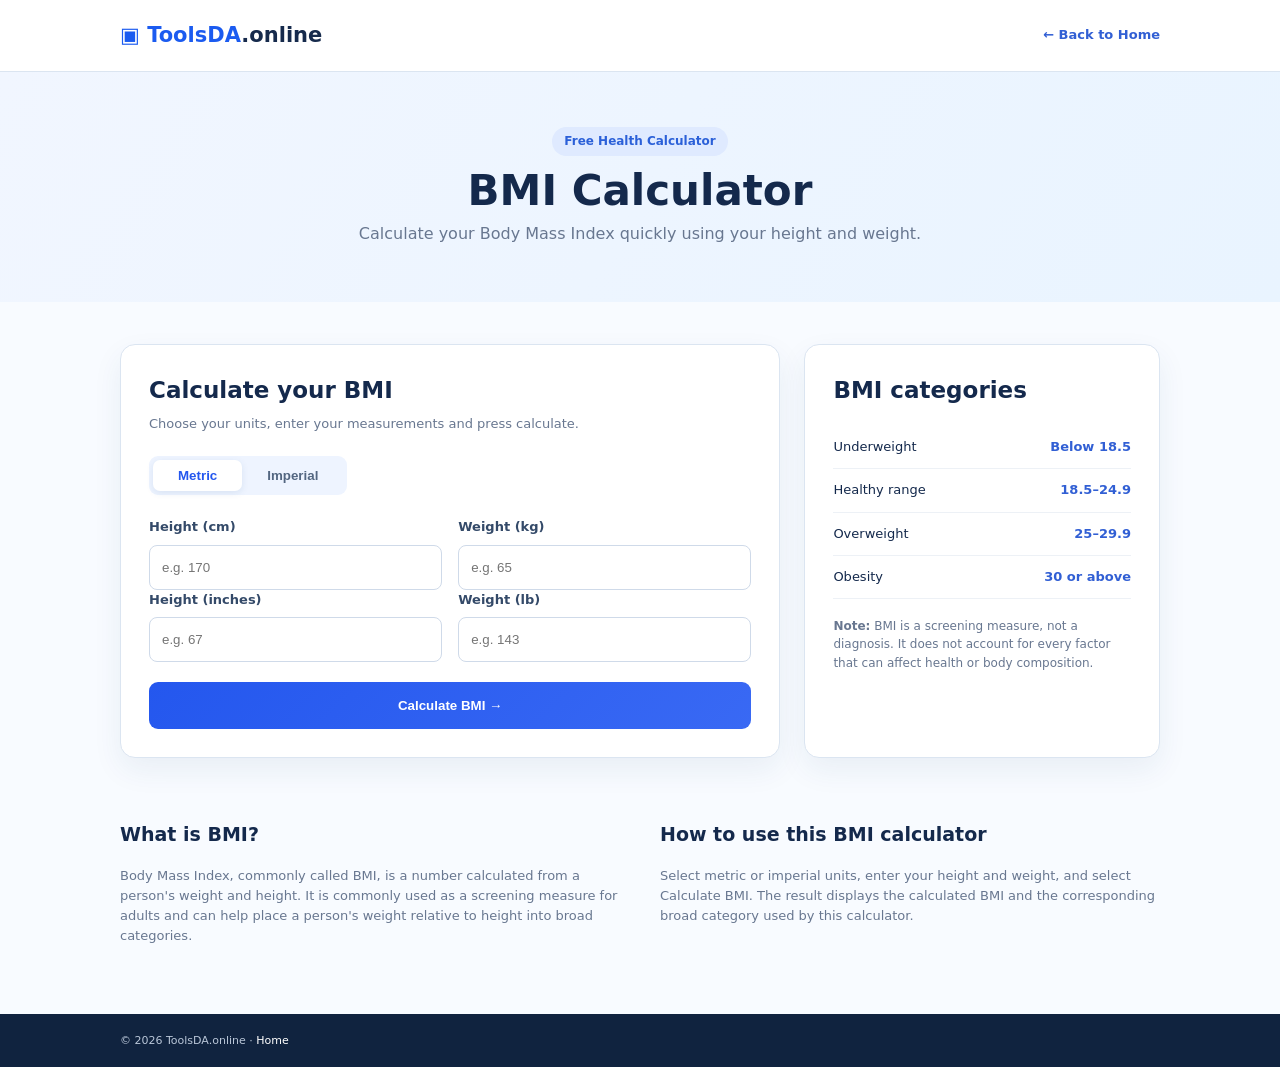
==== bmi-calculator/index.html @ bccbb7d0 "Add files via upload" ====
<!doctype html>
<html lang="en">
<head>
  <meta charset="utf-8">
  <meta name="viewport" content="width=device-width, initial-scale=1">
  <meta name="description" content="Free BMI calculator. Enter height and weight to calculate body mass index with a simple, responsive tool.">
  <meta name="robots" content="index, follow">
  <title>BMI Calculator | ToolsDA.online</title>
  <link rel="stylesheet" href="style.css">
  <script type="application/ld+json">
  {"@context":"https://schema.org","@type":"SoftwareApplication","name":"ToolsDA BMI Calculator","applicationCategory":"HealthApplication","operatingSystem":"Web"}
  </script>
</head>
<body>
  <header class="bmi-header">
    <div class="wrap">
      <a class="bmi-brand" href="../index.html">▣ ToolsDA<span>.online</span></a>
      <a class="back-link" href="../index.html">← Back to Home</a>
    </div>
  </header>

  <main>
    <section class="bmi-hero">
      <div class="wrap">
        <span class="eyebrow">Free Health Calculator</span>
        <h1>BMI Calculator</h1>
        <p>Calculate your Body Mass Index quickly using your height and weight.</p>
      </div>
    </section>

    <section class="wrap bmi-layout" aria-labelledby="calculator-title">
      <div class="bmi-card">
        <h2 id="calculator-title">Calculate your BMI</h2>
        <p class="muted">Choose your units, enter your measurements and press calculate.</p>

        <div class="unit-tabs" role="tablist" aria-label="BMI unit system">
          <button type="button" class="unit-tab active" data-unit="metric" role="tab" aria-selected="true">Metric</button>
          <button type="button" class="unit-tab" data-unit="imperial" role="tab" aria-selected="false">Imperial</button>
        </div>

        <form id="bmiForm">
          <div id="metricFields" class="fields">
            <label>Height (cm)<input id="heightCm" type="number" min="50" max="280" step="0.1" placeholder="e.g. 170" required></label>
            <label>Weight (kg)<input id="weightKg" type="number" min="10" max="500" step="0.1" placeholder="e.g. 65" required></label>
          </div>
          <div id="imperialFields" class="fields" hidden>
            <label>Height (inches)<input id="heightIn" type="number" min="20" max="110" step="0.1" placeholder="e.g. 67"></label>
            <label>Weight (lb)<input id="weightLb" type="number" min="20" max="1100" step="0.1" placeholder="e.g. 143"></label>
          </div>
          <button class="calculate-btn" type="submit">Calculate BMI →</button>
        </form>

        <div id="bmiResult" class="result" aria-live="polite" hidden>
          <span>Your BMI</span>
          <strong id="bmiValue">--</strong>
          <b id="bmiCategory">--</b>
          <p id="bmiAdvice"></p>
        </div>
      </div>

      <aside class="info-card">
        <h2>BMI categories</h2>
        <ul>
          <li><span>Underweight</span><b>Below 18.5</b></li>
          <li><span>Healthy range</span><b>18.5–24.9</b></li>
          <li><span>Overweight</span><b>25–29.9</b></li>
          <li><span>Obesity</span><b>30 or above</b></li>
        </ul>
        <p><strong>Note:</strong> BMI is a screening measure, not a diagnosis. It does not account for every factor that can affect health or body composition.</p>
      </aside>
    </section>

    <section class="wrap seo-article">
      <article>
        <h2>What is BMI?</h2>
        <p>Body Mass Index, commonly called BMI, is a number calculated from a person's weight and height. It is commonly used as a screening measure for adults and can help place a person's weight relative to height into broad categories.</p>
      </article>
      <article>
        <h2>How to use this BMI calculator</h2>
        <p>Select metric or imperial units, enter your height and weight, and select Calculate BMI. The result displays the calculated BMI and the corresponding broad category used by this calculator.</p>
      </article>
    </section>
  </main>

  <footer><div class="wrap">© 2026 ToolsDA.online · <a href="../index.html">Home</a></div></footer>
  <script src="script.js" defer></script>
</body>
</html>
---- bmi-calculator/style.css ----
:root{--blue:#2457ee;--navy:#10264b;--text:#14294c;--muted:#687790;--line:#dbe5f1;--soft:#f3f7ff}
*{box-sizing:border-box}html{scroll-behavior:smooth}body{margin:0;font-family:Inter,system-ui,-apple-system,"Segoe UI",sans-serif;color:var(--text);background:#f8fbff;line-height:1.55}
a{text-decoration:none;color:inherit}.wrap{width:min(1040px,calc(100% - 32px));margin:auto}
.bmi-header{height:72px;background:#fff;border-bottom:1px solid var(--line)}.bmi-header .wrap{height:100%;display:flex;align-items:center;justify-content:space-between}
.bmi-brand{font-size:21px;font-weight:800;color:#1b5bf0}.bmi-brand span{color:#162a4c}.back-link{font-size:13px;font-weight:700;color:#315fd4}.bmi-hero{padding:55px 0;background:linear-gradient(120deg,#f1f6ff,#e9f4ff);text-align:center}.eyebrow{display:inline-block;background:#dfeaff;color:#2b60d8;padding:5px 12px;border-radius:999px;font-size:12px;font-weight:700}.bmi-hero h1{font-size:42px;line-height:1.1;margin:12px 0 8px}.bmi-hero p{color:var(--muted);margin:0}
.bmi-layout{display:grid;grid-template-columns:1.3fr .7fr;gap:24px;padding:42px 0}.bmi-card,.info-card{background:#fff;border:1px solid var(--line);border-radius:15px;padding:28px;box-shadow:0 12px 30px rgba(30,67,120,.07)}.bmi-card h2,.info-card h2{margin:0 0 6px;font-size:23px}.muted{color:var(--muted);font-size:13px;margin-top:0}
.unit-tabs{display:flex;background:#eef4ff;padding:4px;border-radius:9px;margin:22px 0;width:max-content}.unit-tab{border:0;background:transparent;padding:8px 25px;border-radius:7px;color:#536681;font-weight:700;cursor:pointer}.unit-tab.active{background:#fff;color:var(--blue);box-shadow:0 2px 7px rgba(33,75,140,.1)}
.fields{display:grid;grid-template-columns:1fr 1fr;gap:16px}label{display:grid;gap:7px;font-size:13px;font-weight:700;color:#344a69}input{width:100%;height:45px;border:1px solid #cfdae9;border-radius:8px;padding:0 12px;outline:none;color:var(--text);background:#fff}input:focus{border-color:var(--blue);box-shadow:0 0 0 3px rgba(36,87,238,.1)}.calculate-btn{width:100%;height:47px;border:0;border-radius:9px;background:linear-gradient(135deg,#2457ee,#3969f4);color:#fff;font-weight:800;margin-top:20px;cursor:pointer}.calculate-btn:hover{filter:brightness(1.04);transform:translateY(-1px)}
.result{margin-top:20px;padding:20px;border-radius:11px;background:var(--soft);border:1px solid #d9e5fa;text-align:center}.result span{display:block;color:var(--muted);font-size:12px}.result strong{display:block;font-size:42px;line-height:1.1;margin:5px 0;color:var(--blue)}.result b{font-size:16px}.result p{font-size:12px;color:var(--muted);margin-bottom:0}.info-card ul{list-style:none;padding:0;margin:18px 0}.info-card li{display:flex;justify-content:space-between;padding:11px 0;border-bottom:1px solid #edf1f6;font-size:13px}.info-card li b{color:#315fd4}.info-card>p{font-size:12px;color:var(--muted)}
.seo-article{display:grid;grid-template-columns:1fr 1fr;gap:40px;padding:5px 0 55px}.seo-article h2{font-size:19px}.seo-article p{font-size:13px;color:var(--muted)}
footer{background:#10233f;color:#b9c6d8;padding:18px 0;font-size:11px}footer a{color:#fff}
@media(max-width:700px){.bmi-hero{padding:42px 0}.bmi-hero h1{font-size:34px}.bmi-layout,.seo-article{grid-template-columns:1fr}.fields{grid-template-columns:1fr}.bmi-card,.info-card{padding:21px}.back-link{font-size:12px}.unit-tab{padding:8px 17px}}
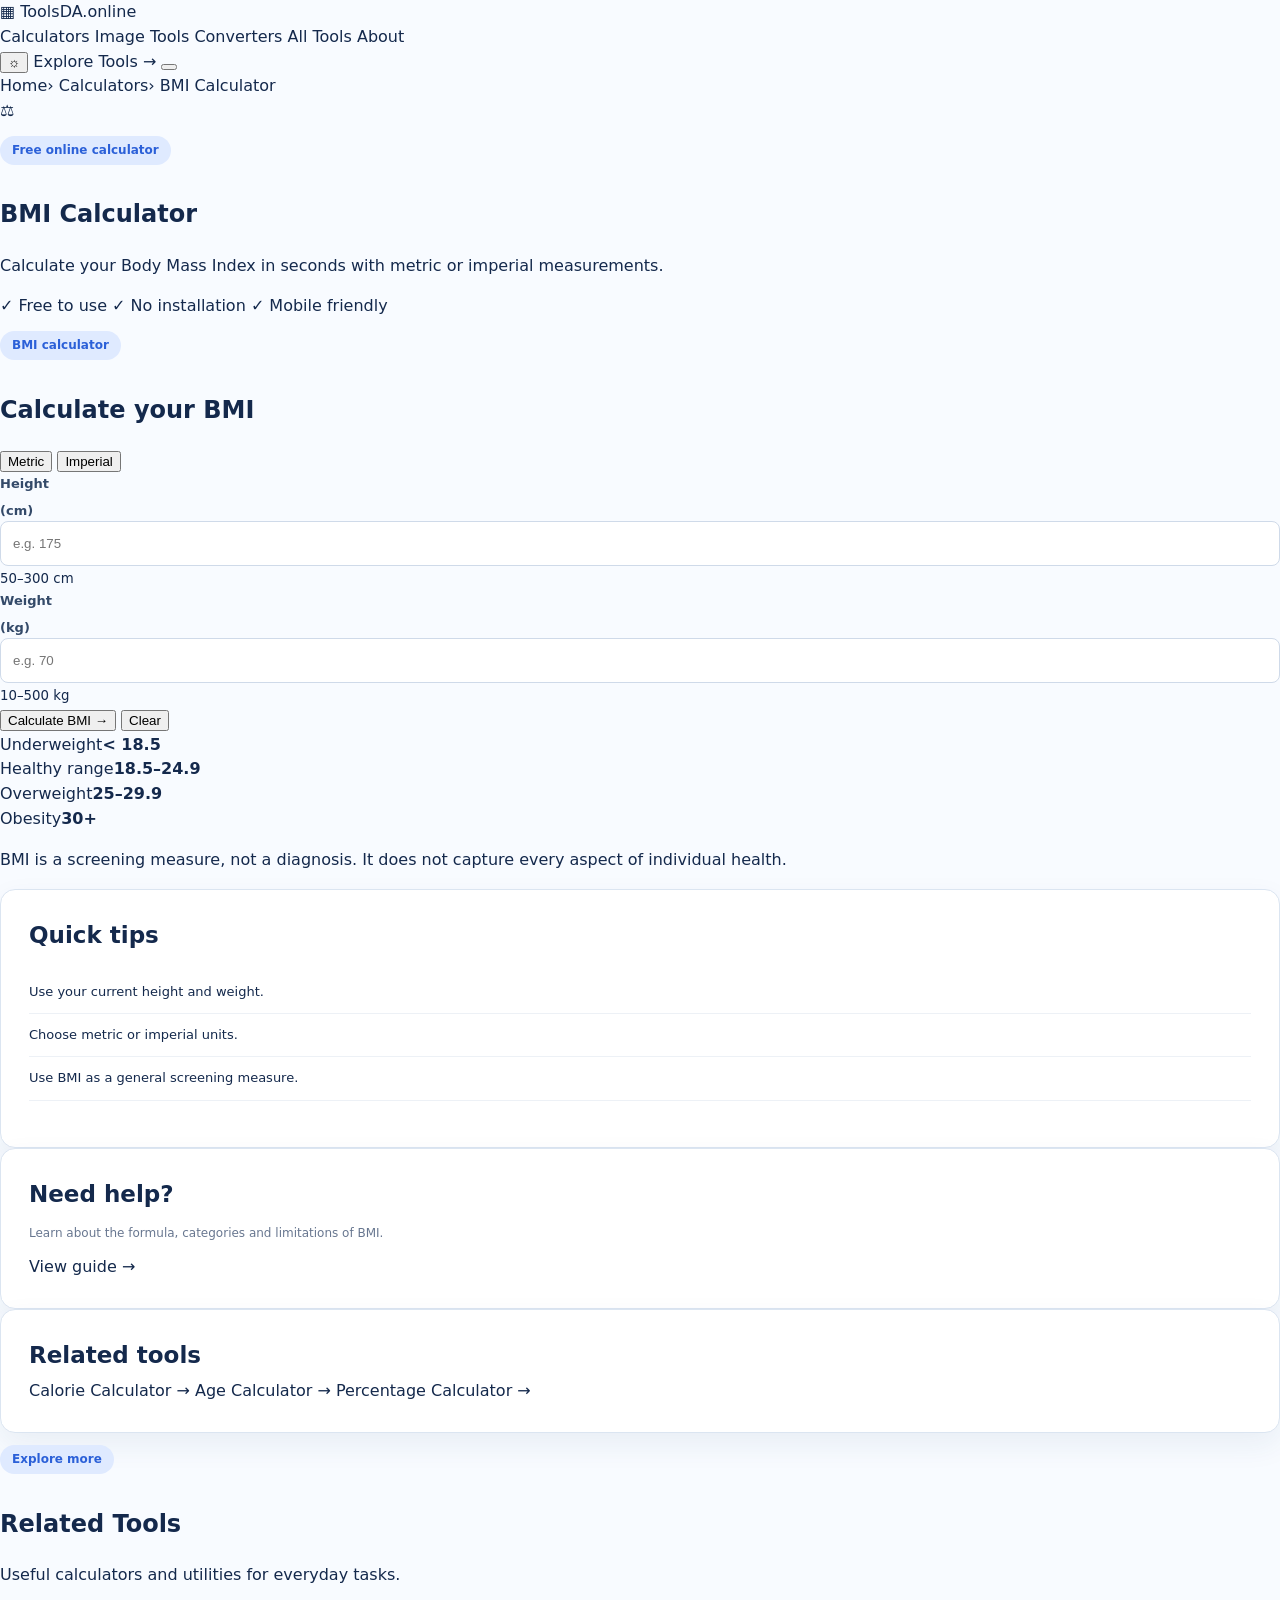
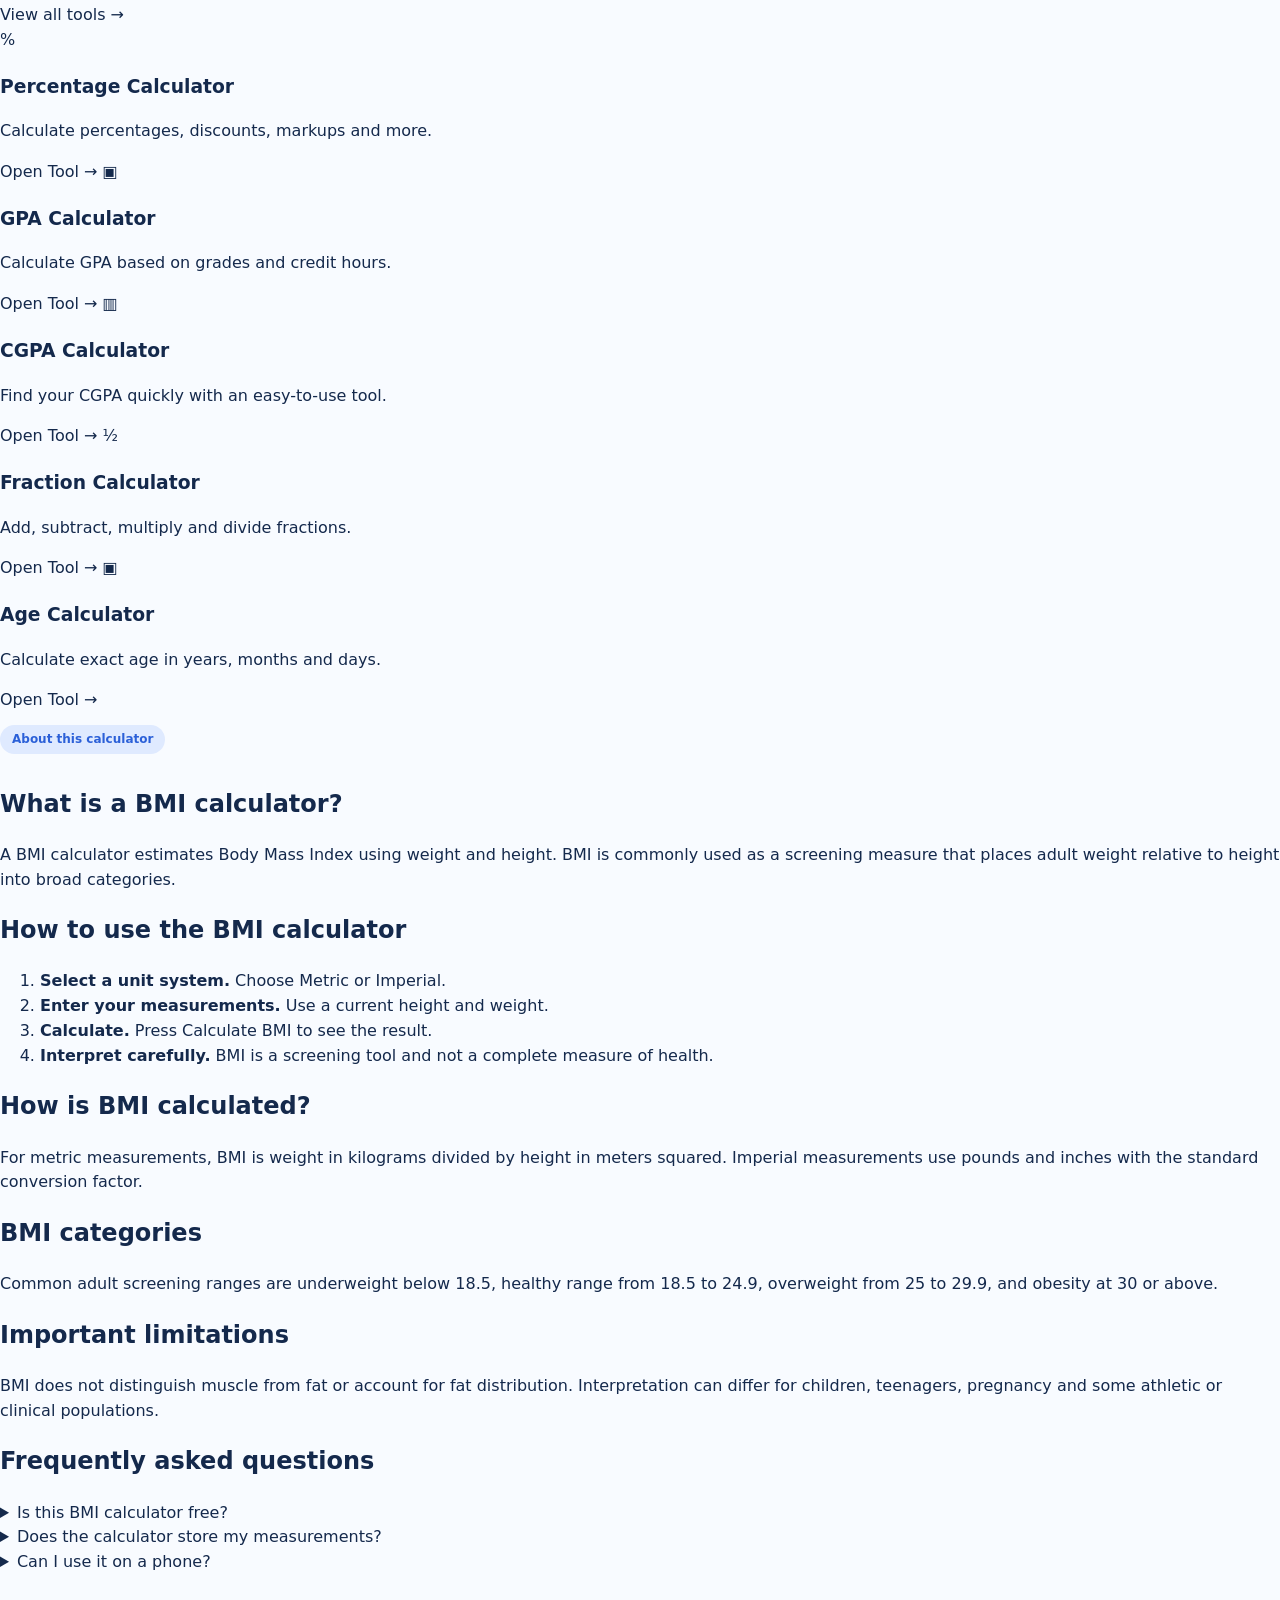
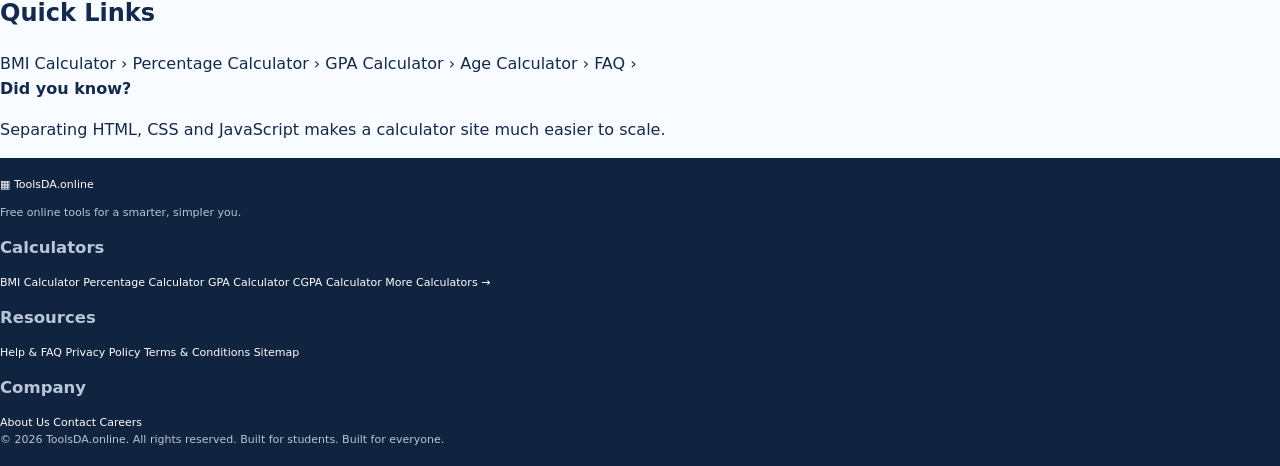
==== commit efe7e675: "Update index.html" ====
--- a/bmi-calculator/index.html
+++ b/bmi-calculator/index.html
@@ -1,88 +1,348 @@
 <!doctype html>
 <html lang="en">
 <head>
+  <!-- =========================================================
+       HEAD / SEO
+       Replace example.com with your production domain.
+       ========================================================= -->
   <meta charset="utf-8">
   <meta name="viewport" content="width=device-width, initial-scale=1">
-  <meta name="description" content="Free BMI calculator. Enter height and weight to calculate body mass index with a simple, responsive tool.">
-  <meta name="robots" content="index, follow">
-  <title>BMI Calculator | ToolsDA.online</title>
+  <title>BMI Calculator - Free Online BMI Calculator | ToolsDA</title>
+  <meta name="description" content="Calculate your Body Mass Index (BMI) instantly with this free responsive BMI calculator. Supports metric and imperial units.">
+  <meta name="robots" content="index,follow,max-image-preview:large">
+  <meta name="author" content="ToolsDA">
+  <link rel="canonical" href="https://example.com/bmi-calculator/">
+  <meta name="theme-color" content="#2563eb">
+
+  <!-- Social sharing metadata -->
+  <meta property="og:type" content="website">
+  <meta property="og:title" content="BMI Calculator - Free Online BMI Calculator">
+  <meta property="og:description" content="Calculate BMI quickly with a free mobile-friendly calculator.">
+  <meta property="og:url" content="https://example.com/bmi-calculator/">
+  <meta property="og:site_name" content="ToolsDA">
+  <meta property="og:image" content="https://example.com/assets/og-image.jpg">
+  <meta name="twitter:card" content="summary_large_image">
+
   <link rel="stylesheet" href="style.css">
+  <script defer src="script.js"></script>
+
+  <!-- Structured data: keep it synchronized with the visible page. -->
   <script type="application/ld+json">
-  {"@context":"https://schema.org","@type":"SoftwareApplication","name":"ToolsDA BMI Calculator","applicationCategory":"HealthApplication","operatingSystem":"Web"}
+  {
+    "@context":"https://schema.org",
+    "@type":"WebApplication",
+    "name":"BMI Calculator",
+    "url":"https://example.com/bmi-calculator/",
+    "description":"Free online BMI calculator with metric and imperial units.",
+    "applicationCategory":"HealthApplication",
+    "operatingSystem":"Any",
+    "offers":{"@type":"Offer","price":"0","priceCurrency":"USD"},
+    "publisher":{"@type":"Organization","name":"ToolsDA"}
+  }
   </script>
 </head>
+
 <body>
-  <header class="bmi-header">
-    <div class="wrap">
-      <a class="bmi-brand" href="../index.html">▣ ToolsDA<span>.online</span></a>
-      <a class="back-link" href="../index.html">← Back to Home</a>
+  <!-- =========================================================
+       SITE HEADER
+       Semantic header + nav for global navigation.
+       ========================================================= -->
+  <header class="site-header">
+    <div class="container header-inner">
+      <a class="brand" href="/" aria-label="ToolsDA home">
+        <span class="brand-mark" aria-hidden="true">▦</span>
+        <span>ToolsDA<span class="brand-dot">.online</span></span>
+      </a>
+
+      <nav class="main-nav" aria-label="Primary navigation">
+        <a href="#calculators">Calculators</a>
+        <a href="#tools">Image Tools</a>
+        <a href="#converters">Converters</a>
+        <a href="#all-tools">All Tools</a>
+        <a href="#about">About</a>
+      </nav>
+
+      <div class="header-actions">
+        <button class="icon-button" id="themeToggle" type="button" aria-label="Toggle dark mode">☼</button>
+        <a class="button button-primary desktop-explore" href="#all-tools">Explore Tools →</a>
+        <button class="menu-toggle" id="menuToggle" type="button" aria-expanded="false" aria-controls="mobileNav" aria-label="Open navigation">
+          <span></span><span></span><span></span>
+        </button>
+      </div>
+    </div>
+
+    <!-- Mobile navigation -->
+    <div class="mobile-nav" id="mobileNav" hidden>
+      <div class="container">
+        <a href="#calculators">Calculators</a>
+        <a href="#tools">Image Tools</a>
+        <a href="#converters">Converters</a>
+        <a href="#all-tools">All Tools</a>
+        <a href="#about">About</a>
+      </div>
     </div>
   </header>
 
   <main>
-    <section class="bmi-hero">
-      <div class="wrap">
-        <span class="eyebrow">Free Health Calculator</span>
-        <h1>BMI Calculator</h1>
-        <p>Calculate your Body Mass Index quickly using your height and weight.</p>
+    <!-- =========================================================
+         PAGE INTRO
+         Keep exactly one strong H1 on each calculator page.
+         ========================================================= -->
+    <section class="hero">
+      <div class="container">
+        <nav class="breadcrumbs" aria-label="Breadcrumb">
+          <a href="/">Home</a><span>›</span>
+          <a href="#calculators">Calculators</a><span>›</span>
+          <span aria-current="page">BMI Calculator</span>
+        </nav>
+
+        <div class="page-intro">
+          <div class="page-icon" aria-hidden="true">⚖</div>
+          <div>
+            <p class="eyebrow">Free online calculator</p>
+            <h1>BMI Calculator</h1>
+            <p class="lead">Calculate your Body Mass Index in seconds with metric or imperial measurements.</p>
+            <div class="trust-row">
+              <span>✓ Free to use</span>
+              <span>✓ No installation</span>
+              <span>✓ Mobile friendly</span>
+            </div>
+          </div>
+        </div>
       </div>
     </section>
 
-    <section class="wrap bmi-layout" aria-labelledby="calculator-title">
-      <div class="bmi-card">
-        <h2 id="calculator-title">Calculate your BMI</h2>
-        <p class="muted">Choose your units, enter your measurements and press calculate.</p>
-
-        <div class="unit-tabs" role="tablist" aria-label="BMI unit system">
-          <button type="button" class="unit-tab active" data-unit="metric" role="tab" aria-selected="true">Metric</button>
-          <button type="button" class="unit-tab" data-unit="imperial" role="tab" aria-selected="false">Imperial</button>
+    <!-- =========================================================
+         CALCULATOR
+         Main interactive tool + contextual sidebar.
+         ========================================================= -->
+    <section class="tool-section" aria-labelledby="calculator-title">
+      <div class="container calculator-layout">
+        <article class="calculator-card" id="calculators">
+          <div class="card-heading">
+            <div>
+              <p class="eyebrow">BMI calculator</p>
+              <h2 id="calculator-title">Calculate your BMI</h2>
+            </div>
+            <span class="status-dot" aria-label="Calculator ready"></span>
+          </div>
+
+          <div class="unit-switcher" role="group" aria-label="Measurement system">
+            <button class="unit-button active" type="button" data-unit="metric" aria-pressed="true">Metric</button>
+            <button class="unit-button" type="button" data-unit="imperial" aria-pressed="false">Imperial</button>
+          </div>
+
+          <form id="bmiForm" novalidate>
+            <div class="form-grid" id="metricFields">
+              <div class="field">
+                <label for="heightCm">Height <span>(cm)</span></label>
+                <input id="heightCm" type="number" inputmode="decimal" min="50" max="300" step="0.1" placeholder="e.g. 175">
+                <small>50–300 cm</small>
+              </div>
+              <div class="field">
+                <label for="weightKg">Weight <span>(kg)</span></label>
+                <input id="weightKg" type="number" inputmode="decimal" min="10" max="500" step="0.1" placeholder="e.g. 70">
+                <small>10–500 kg</small>
+              </div>
+            </div>
+
+            <div class="form-grid imperial-grid" id="imperialFields" hidden>
+              <div class="field">
+                <label for="heightFt">Height <span>(feet)</span></label>
+                <input id="heightFt" type="number" inputmode="decimal" min="1" max="8" step="1" placeholder="e.g. 5">
+              </div>
+              <div class="field">
+                <label for="heightIn">Height <span>(inches)</span></label>
+                <input id="heightIn" type="number" inputmode="decimal" min="0" max="11.9" step="0.1" placeholder="e.g. 9">
+              </div>
+              <div class="field">
+                <label for="weightLb">Weight <span>(lb)</span></label>
+                <input id="weightLb" type="number" inputmode="decimal" min="22" max="1100" step="0.1" placeholder="e.g. 154">
+              </div>
+            </div>
+
+            <div class="form-actions">
+              <button class="button button-primary button-large" type="submit">Calculate BMI →</button>
+              <button class="button button-ghost button-large" id="resetButton" type="reset">Clear</button>
+            </div>
+            <p class="form-error" id="formError" role="alert" hidden></p>
+          </form>
+
+          <section class="result-panel" id="resultPanel" aria-live="polite" aria-atomic="true" hidden>
+            <div class="result-number">
+              <span id="bmiValue">0.0</span>
+              <small>BMI</small>
+            </div>
+            <div>
+              <p class="result-label">Your BMI category</p>
+              <h3 id="bmiCategory">—</h3>
+              <p id="bmiMessage"></p>
+            </div>
+          </section>
+
+          <div class="bmi-scale" aria-label="Adult BMI category reference">
+            <div><span>Underweight</span><strong>&lt; 18.5</strong></div>
+            <div><span>Healthy range</span><strong>18.5–24.9</strong></div>
+            <div><span>Overweight</span><strong>25–29.9</strong></div>
+            <div><span>Obesity</span><strong>30+</strong></div>
+          </div>
+
+          <p class="disclaimer">BMI is a screening measure, not a diagnosis. It does not capture every aspect of individual health.</p>
+        </article>
+
+        <aside class="sidebar-stack" aria-label="Helpful BMI information">
+          <section class="info-card">
+            <h2>Quick tips</h2>
+            <ul>
+              <li>Use your current height and weight.</li>
+              <li>Choose metric or imperial units.</li>
+              <li>Use BMI as a general screening measure.</li>
+            </ul>
+          </section>
+
+          <section class="info-card">
+            <h2>Need help?</h2>
+            <p>Learn about the formula, categories and limitations of BMI.</p>
+            <a class="text-link" href="#how-to-use">View guide →</a>
+          </section>
+
+          <section class="info-card">
+            <h2>Related tools</h2>
+            <div class="mini-links">
+              <a href="#tools">Calorie Calculator <span>→</span></a>
+              <a href="#tools">Age Calculator <span>→</span></a>
+              <a href="#tools">Percentage Calculator <span>→</span></a>
+            </div>
+          </section>
+        </aside>
+      </div>
+    </section>
+
+    <!-- =========================================================
+         RELATED TOOLS
+         Reusable component for every calculator page.
+         ========================================================= -->
+    <section class="related-section" id="all-tools" aria-labelledby="related-title">
+      <div class="container">
+        <div class="section-heading">
+          <div>
+            <p class="eyebrow">Explore more</p>
+            <h2 id="related-title">Related Tools</h2>
+            <p>Useful calculators and utilities for everyday tasks.</p>
+          </div>
+          <a class="text-link" href="#all-tools">View all tools →</a>
         </div>
 
-        <form id="bmiForm">
-          <div id="metricFields" class="fields">
-            <label>Height (cm)<input id="heightCm" type="number" min="50" max="280" step="0.1" placeholder="e.g. 170" required></label>
-            <label>Weight (kg)<input id="weightKg" type="number" min="10" max="500" step="0.1" placeholder="e.g. 65" required></label>
-          </div>
-          <div id="imperialFields" class="fields" hidden>
-            <label>Height (inches)<input id="heightIn" type="number" min="20" max="110" step="0.1" placeholder="e.g. 67"></label>
-            <label>Weight (lb)<input id="weightLb" type="number" min="20" max="1100" step="0.1" placeholder="e.g. 143"></label>
-          </div>
-          <button class="calculate-btn" type="submit">Calculate BMI →</button>
-        </form>
-
-        <div id="bmiResult" class="result" aria-live="polite" hidden>
-          <span>Your BMI</span>
-          <strong id="bmiValue">--</strong>
-          <b id="bmiCategory">--</b>
-          <p id="bmiAdvice"></p>
+        <div class="tool-grid" id="tools">
+          <a class="tool-card" href="#tools"><span class="tool-icon green">%</span><h3>Percentage Calculator</h3><p>Calculate percentages, discounts, markups and more.</p><span class="text-link">Open Tool →</span></a>
+          <a class="tool-card" href="#tools"><span class="tool-icon purple">▣</span><h3>GPA Calculator</h3><p>Calculate GPA based on grades and credit hours.</p><span class="text-link">Open Tool →</span></a>
+          <a class="tool-card" href="#tools"><span class="tool-icon blue">▥</span><h3>CGPA Calculator</h3><p>Find your CGPA quickly with an easy-to-use tool.</p><span class="text-link">Open Tool →</span></a>
+          <a class="tool-card" href="#tools"><span class="tool-icon orange">½</span><h3>Fraction Calculator</h3><p>Add, subtract, multiply and divide fractions.</p><span class="text-link">Open Tool →</span></a>
+          <a class="tool-card" href="#tools"><span class="tool-icon teal">▣</span><h3>Age Calculator</h3><p>Calculate exact age in years, months and days.</p><span class="text-link">Open Tool →</span></a>
         </div>
       </div>
-
-      <aside class="info-card">
-        <h2>BMI categories</h2>
-        <ul>
-          <li><span>Underweight</span><b>Below 18.5</b></li>
-          <li><span>Healthy range</span><b>18.5–24.9</b></li>
-          <li><span>Overweight</span><b>25–29.9</b></li>
-          <li><span>Obesity</span><b>30 or above</b></li>
-        </ul>
-        <p><strong>Note:</strong> BMI is a screening measure, not a diagnosis. It does not account for every factor that can affect health or body composition.</p>
-      </aside>
     </section>
 
-    <section class="wrap seo-article">
-      <article>
-        <h2>What is BMI?</h2>
-        <p>Body Mass Index, commonly called BMI, is a number calculated from a person's weight and height. It is commonly used as a screening measure for adults and can help place a person's weight relative to height into broad categories.</p>
-      </article>
-      <article>
-        <h2>How to use this BMI calculator</h2>
-        <p>Select metric or imperial units, enter your height and weight, and select Calculate BMI. The result displays the calculated BMI and the corresponding broad category used by this calculator.</p>
-      </article>
+    <!-- =========================================================
+         LONG-FORM SEO CONTENT
+         Helpful content supports search intent without keyword stuffing.
+         ========================================================= -->
+    <section class="content-section" id="about" aria-labelledby="about-title">
+      <div class="container content-layout">
+        <article class="prose">
+          <p class="eyebrow">About this calculator</p>
+          <h2 id="about-title">What is a BMI calculator?</h2>
+          <p>A BMI calculator estimates Body Mass Index using weight and height. BMI is commonly used as a screening measure that places adult weight relative to height into broad categories.</p>
+
+          <h2 id="how-to-use">How to use the BMI calculator</h2>
+          <ol>
+            <li><strong>Select a unit system.</strong> Choose Metric or Imperial.</li>
+            <li><strong>Enter your measurements.</strong> Use a current height and weight.</li>
+            <li><strong>Calculate.</strong> Press Calculate BMI to see the result.</li>
+            <li><strong>Interpret carefully.</strong> BMI is a screening tool and not a complete measure of health.</li>
+          </ol>
+
+          <h2>How is BMI calculated?</h2>
+          <p>For metric measurements, BMI is weight in kilograms divided by height in meters squared. Imperial measurements use pounds and inches with the standard conversion factor.</p>
+
+          <h2>BMI categories</h2>
+          <p>Common adult screening ranges are underweight below 18.5, healthy range from 18.5 to 24.9, overweight from 25 to 29.9, and obesity at 30 or above.</p>
+
+          <h2>Important limitations</h2>
+          <p>BMI does not distinguish muscle from fat or account for fat distribution. Interpretation can differ for children, teenagers, pregnancy and some athletic or clinical populations.</p>
+
+          <section class="faq" id="faq" aria-labelledby="faq-title">
+            <h2 id="faq-title">Frequently asked questions</h2>
+            <details>
+              <summary>Is this BMI calculator free?</summary>
+              <p>Yes. It is designed as a free client-side calculator.</p>
+            </details>
+            <details>
+              <summary>Does the calculator store my measurements?</summary>
+              <p>No server-side storage is implemented. Calculations happen in your browser.</p>
+            </details>
+            <details>
+              <summary>Can I use it on a phone?</summary>
+              <p>Yes. The layout is responsive and touch-friendly.</p>
+            </details>
+          </section>
+        </article>
+
+        <aside class="quick-links" aria-label="Quick links">
+          <h2>Quick Links</h2>
+          <a href="#calculators">BMI Calculator <span>›</span></a>
+          <a href="#tools">Percentage Calculator <span>›</span></a>
+          <a href="#tools">GPA Calculator <span>›</span></a>
+          <a href="#tools">Age Calculator <span>›</span></a>
+          <a href="#faq">FAQ <span>›</span></a>
+          <div class="did-you-know">
+            <strong>Did you know?</strong>
+            <p>Separating HTML, CSS and JavaScript makes a calculator site much easier to scale.</p>
+          </div>
+        </aside>
+      </div>
     </section>
   </main>
 
-  <footer><div class="wrap">© 2026 ToolsDA.online · <a href="../index.html">Home</a></div></footer>
-  <script src="script.js" defer></script>
+  <!-- =========================================================
+       SITE FOOTER
+       Reusable global footer with navigation and trust links.
+       ========================================================= -->
+  <footer class="site-footer">
+    <div class="container footer-grid">
+      <div>
+        <a class="brand footer-brand" href="/">
+          <span class="brand-mark">▦</span>
+          <span>ToolsDA<span class="brand-dot">.online</span></span>
+        </a>
+        <p>Free online tools for a smarter, simpler you.</p>
+      </div>
+      <div>
+        <h2>Calculators</h2>
+        <a href="#calculators">BMI Calculator</a>
+        <a href="#tools">Percentage Calculator</a>
+        <a href="#tools">GPA Calculator</a>
+        <a href="#tools">CGPA Calculator</a>
+        <a href="#tools">More Calculators →</a>
+      </div>
+      <div>
+        <h2>Resources</h2>
+        <a href="#faq">Help & FAQ</a>
+        <a href="#privacy">Privacy Policy</a>
+        <a href="#terms">Terms & Conditions</a>
+        <a href="#sitemap">Sitemap</a>
+      </div>
+      <div>
+        <h2>Company</h2>
+        <a href="#about">About Us</a>
+        <a href="#contact">Contact</a>
+        <a href="#careers">Careers</a>
+      </div>
+    </div>
+    <div class="container footer-bottom">
+      <span>© <span id="year">2026</span> ToolsDA.online. All rights reserved.</span>
+      <span>Built for students. Built for everyone.</span>
+    </div>
+  </footer>
 </body>
 </html>
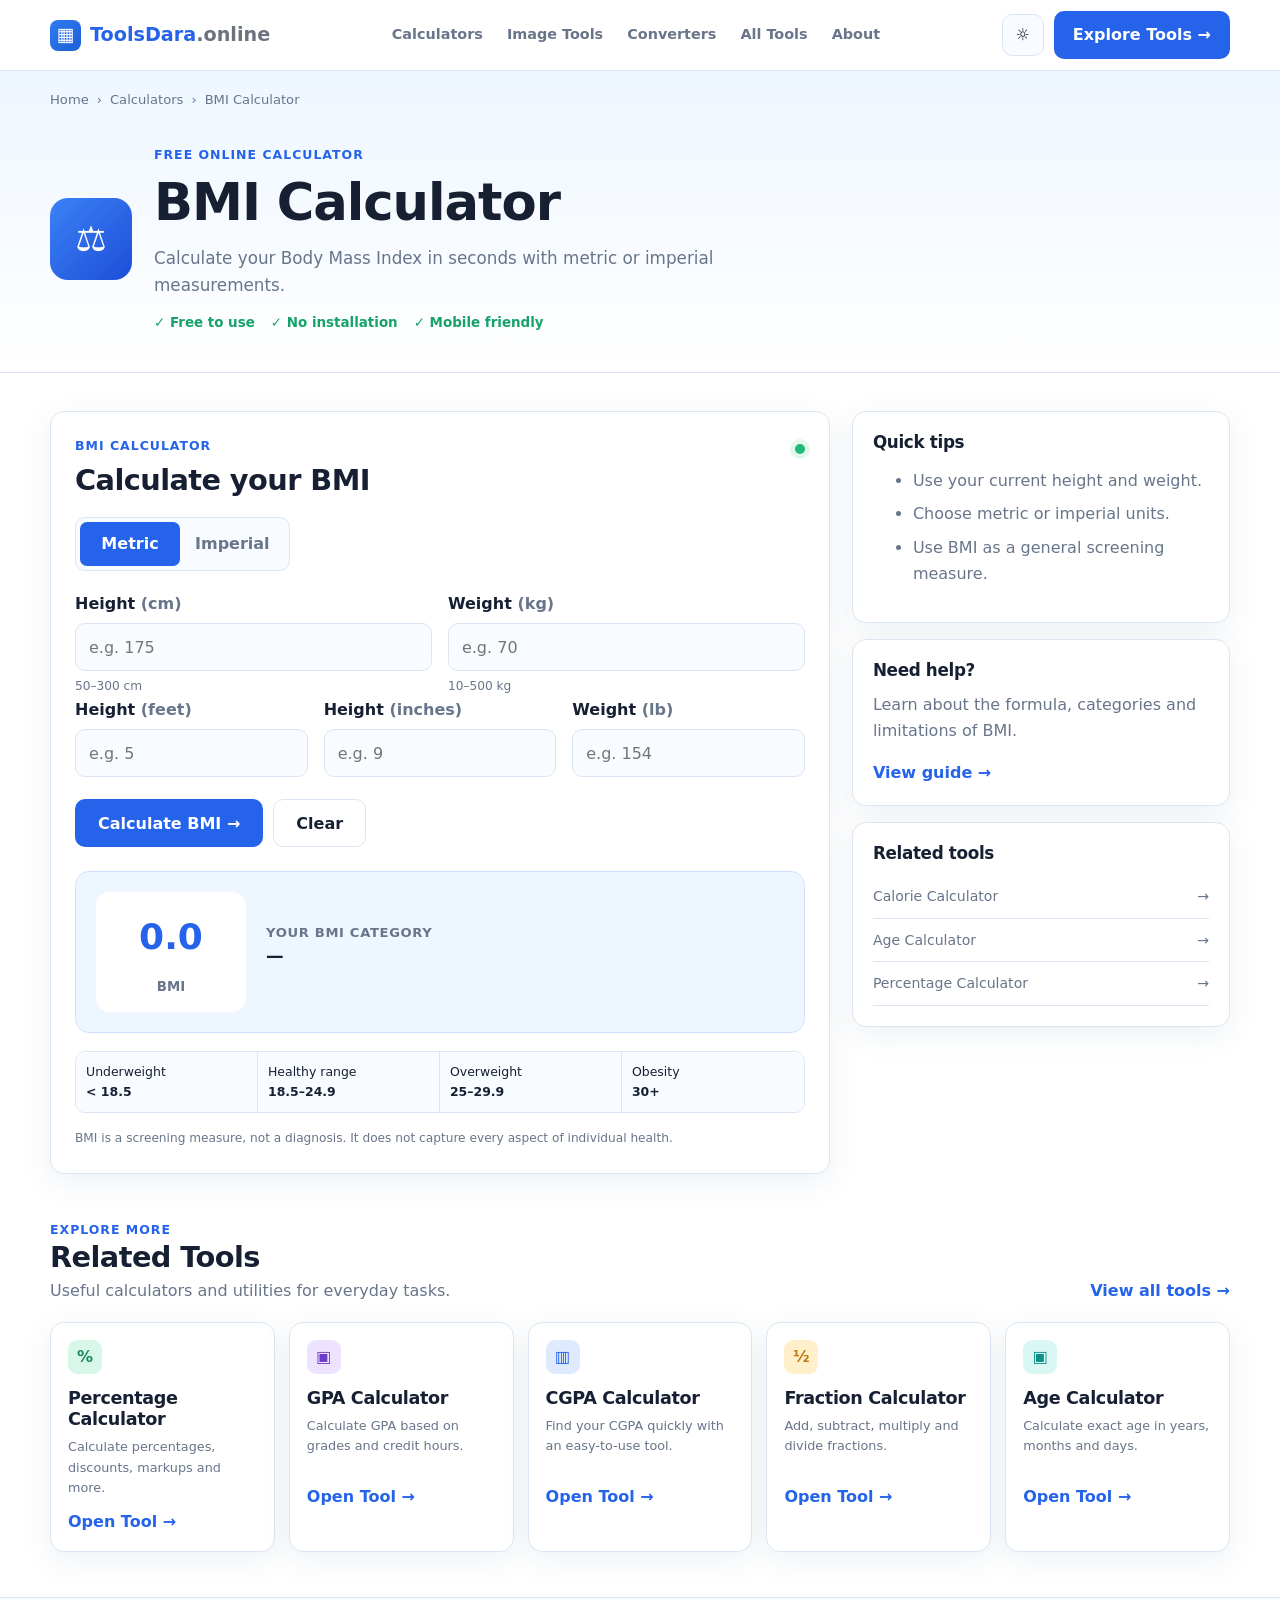
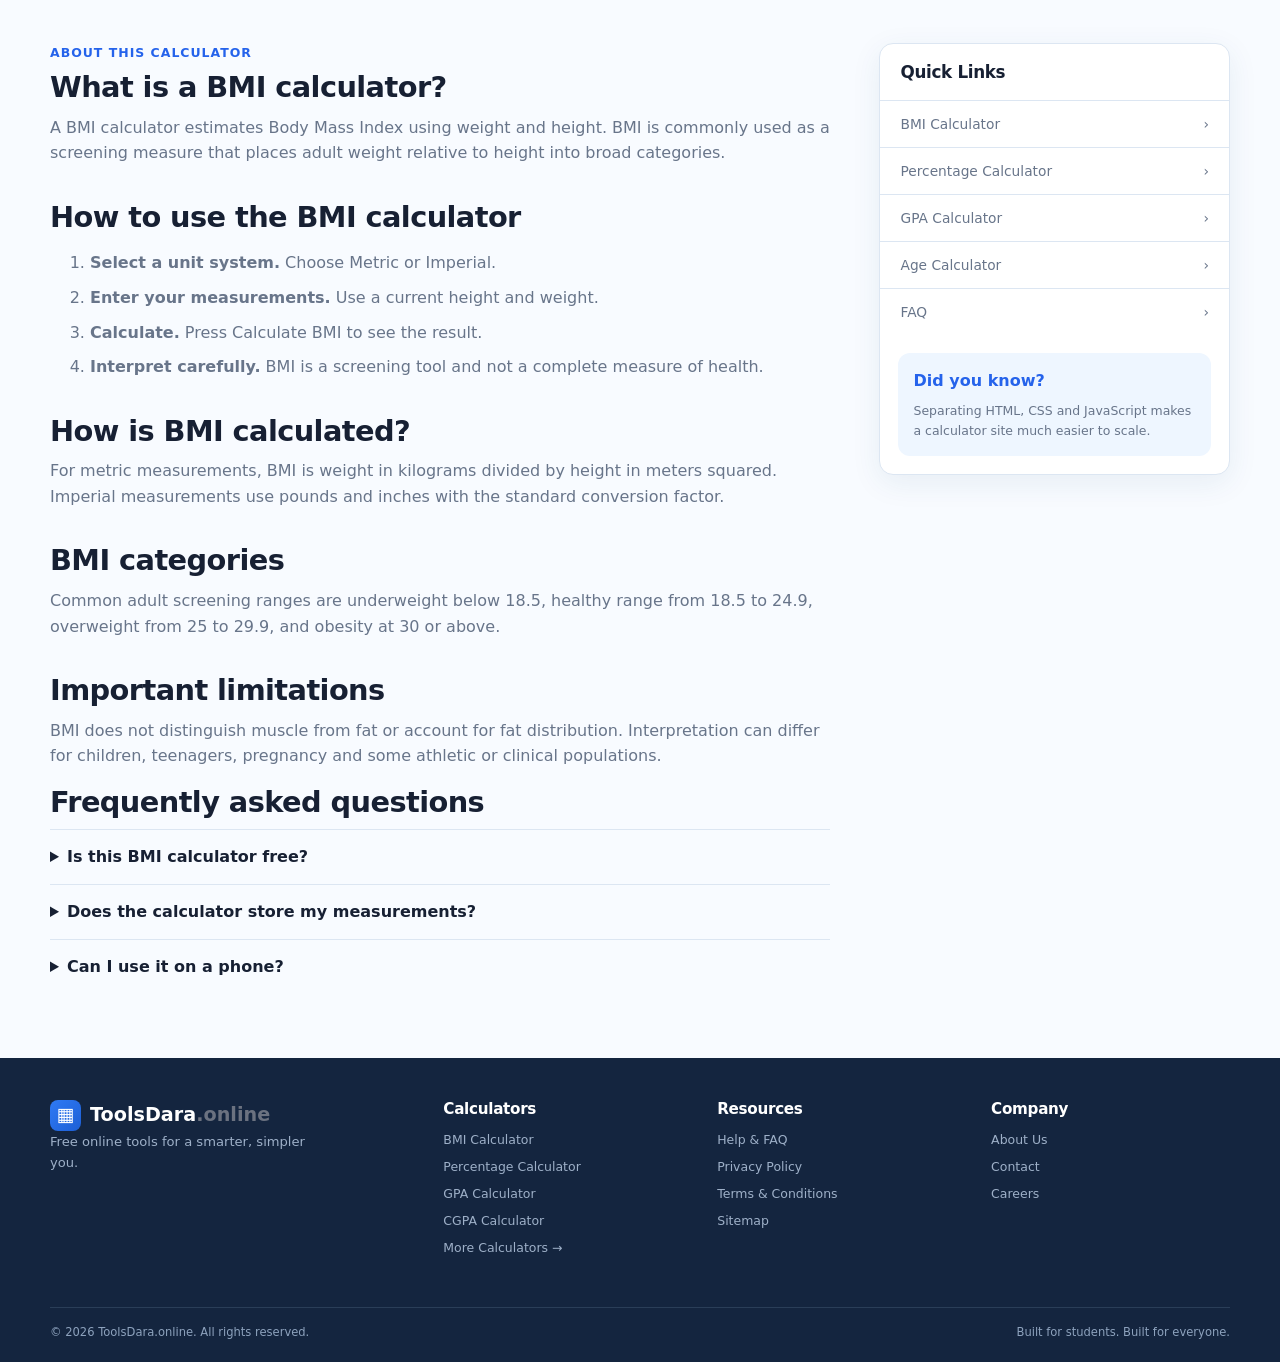
==== commit 1039f1a2: "Update index.html" ====
--- a/bmi-calculator/index.html
+++ b/bmi-calculator/index.html
@@ -7,11 +7,11 @@
        ========================================================= -->
   <meta charset="utf-8">
   <meta name="viewport" content="width=device-width, initial-scale=1">
-  <title>BMI Calculator - Free Online BMI Calculator | ToolsDA</title>
+  <title>BMI Calculator - Free Online BMI Calculator | ToolsDara</title>
   <meta name="description" content="Calculate your Body Mass Index (BMI) instantly with this free responsive BMI calculator. Supports metric and imperial units.">
   <meta name="robots" content="index,follow,max-image-preview:large">
-  <meta name="author" content="ToolsDA">
-  <link rel="canonical" href="https://example.com/bmi-calculator/">
+  <meta name="author" content="ToolsDara">
+  <link rel="canonical" href="https://toolsdara.online/bmi-calculator/">
   <meta name="theme-color" content="#2563eb">
 
   <!-- Social sharing metadata -->
@@ -19,7 +19,7 @@
   <meta property="og:title" content="BMI Calculator - Free Online BMI Calculator">
   <meta property="og:description" content="Calculate BMI quickly with a free mobile-friendly calculator.">
   <meta property="og:url" content="https://example.com/bmi-calculator/">
-  <meta property="og:site_name" content="ToolsDA">
+  <meta property="og:site_name" content="ToolsDara">
   <meta property="og:image" content="https://example.com/assets/og-image.jpg">
   <meta name="twitter:card" content="summary_large_image">
 
@@ -32,12 +32,12 @@
     "@context":"https://schema.org",
     "@type":"WebApplication",
     "name":"BMI Calculator",
-    "url":"https://example.com/bmi-calculator/",
+    "url":"https://toolsdara.online/bmi-calculator/",
     "description":"Free online BMI calculator with metric and imperial units.",
     "applicationCategory":"HealthApplication",
     "operatingSystem":"Any",
     "offers":{"@type":"Offer","price":"0","priceCurrency":"USD"},
-    "publisher":{"@type":"Organization","name":"ToolsDA"}
+    "publisher":{"@type":"Organization","name":"ToolsDara"}
   }
   </script>
 </head>
@@ -49,9 +49,9 @@
        ========================================================= -->
   <header class="site-header">
     <div class="container header-inner">
-      <a class="brand" href="/" aria-label="ToolsDA home">
+      <a class="brand" href="/" aria-label="ToolsDara home">
         <span class="brand-mark" aria-hidden="true">▦</span>
-        <span>ToolsDA<span class="brand-dot">.online</span></span>
+        <span>ToolsDara<span class="brand-dot">.online</span></span>
       </a>
 
       <nav class="main-nav" aria-label="Primary navigation">
@@ -313,7 +313,7 @@
       <div>
         <a class="brand footer-brand" href="/">
           <span class="brand-mark">▦</span>
-          <span>ToolsDA<span class="brand-dot">.online</span></span>
+          <span>ToolsDara<span class="brand-dot">.online</span></span>
         </a>
         <p>Free online tools for a smarter, simpler you.</p>
       </div>
@@ -340,7 +340,7 @@
       </div>
     </div>
     <div class="container footer-bottom">
-      <span>© <span id="year">2026</span> ToolsDA.online. All rights reserved.</span>
+      <span>© <span id="year">2026</span> ToolsDara.online. All rights reserved.</span>
       <span>Built for students. Built for everyone.</span>
     </div>
   </footer>
--- a/bmi-calculator/style.css
+++ b/bmi-calculator/style.css
@@ -1,12 +1,281 @@
-:root{--blue:#2457ee;--navy:#10264b;--text:#14294c;--muted:#687790;--line:#dbe5f1;--soft:#f3f7ff}
-*{box-sizing:border-box}html{scroll-behavior:smooth}body{margin:0;font-family:Inter,system-ui,-apple-system,"Segoe UI",sans-serif;color:var(--text);background:#f8fbff;line-height:1.55}
-a{text-decoration:none;color:inherit}.wrap{width:min(1040px,calc(100% - 32px));margin:auto}
-.bmi-header{height:72px;background:#fff;border-bottom:1px solid var(--line)}.bmi-header .wrap{height:100%;display:flex;align-items:center;justify-content:space-between}
-.bmi-brand{font-size:21px;font-weight:800;color:#1b5bf0}.bmi-brand span{color:#162a4c}.back-link{font-size:13px;font-weight:700;color:#315fd4}.bmi-hero{padding:55px 0;background:linear-gradient(120deg,#f1f6ff,#e9f4ff);text-align:center}.eyebrow{display:inline-block;background:#dfeaff;color:#2b60d8;padding:5px 12px;border-radius:999px;font-size:12px;font-weight:700}.bmi-hero h1{font-size:42px;line-height:1.1;margin:12px 0 8px}.bmi-hero p{color:var(--muted);margin:0}
-.bmi-layout{display:grid;grid-template-columns:1.3fr .7fr;gap:24px;padding:42px 0}.bmi-card,.info-card{background:#fff;border:1px solid var(--line);border-radius:15px;padding:28px;box-shadow:0 12px 30px rgba(30,67,120,.07)}.bmi-card h2,.info-card h2{margin:0 0 6px;font-size:23px}.muted{color:var(--muted);font-size:13px;margin-top:0}
-.unit-tabs{display:flex;background:#eef4ff;padding:4px;border-radius:9px;margin:22px 0;width:max-content}.unit-tab{border:0;background:transparent;padding:8px 25px;border-radius:7px;color:#536681;font-weight:700;cursor:pointer}.unit-tab.active{background:#fff;color:var(--blue);box-shadow:0 2px 7px rgba(33,75,140,.1)}
-.fields{display:grid;grid-template-columns:1fr 1fr;gap:16px}label{display:grid;gap:7px;font-size:13px;font-weight:700;color:#344a69}input{width:100%;height:45px;border:1px solid #cfdae9;border-radius:8px;padding:0 12px;outline:none;color:var(--text);background:#fff}input:focus{border-color:var(--blue);box-shadow:0 0 0 3px rgba(36,87,238,.1)}.calculate-btn{width:100%;height:47px;border:0;border-radius:9px;background:linear-gradient(135deg,#2457ee,#3969f4);color:#fff;font-weight:800;margin-top:20px;cursor:pointer}.calculate-btn:hover{filter:brightness(1.04);transform:translateY(-1px)}
-.result{margin-top:20px;padding:20px;border-radius:11px;background:var(--soft);border:1px solid #d9e5fa;text-align:center}.result span{display:block;color:var(--muted);font-size:12px}.result strong{display:block;font-size:42px;line-height:1.1;margin:5px 0;color:var(--blue)}.result b{font-size:16px}.result p{font-size:12px;color:var(--muted);margin-bottom:0}.info-card ul{list-style:none;padding:0;margin:18px 0}.info-card li{display:flex;justify-content:space-between;padding:11px 0;border-bottom:1px solid #edf1f6;font-size:13px}.info-card li b{color:#315fd4}.info-card>p{font-size:12px;color:var(--muted)}
-.seo-article{display:grid;grid-template-columns:1fr 1fr;gap:40px;padding:5px 0 55px}.seo-article h2{font-size:19px}.seo-article p{font-size:13px;color:var(--muted)}
-footer{background:#10233f;color:#b9c6d8;padding:18px 0;font-size:11px}footer a{color:#fff}
-@media(max-width:700px){.bmi-hero{padding:42px 0}.bmi-hero h1{font-size:34px}.bmi-layout,.seo-article{grid-template-columns:1fr}.fields{grid-template-columns:1fr}.bmi-card,.info-card{padding:21px}.back-link{font-size:12px}.unit-tab{padding:8px 17px}}
+/* ============================================================
+   GLOBAL DESIGN TOKENS
+   Change these values to rebrand the entire website.
+   ============================================================ */
+:root {
+  --bg:#fff;
+  --surface:#f8fbff;
+  --surface-2:#eef6ff;
+  --text:#172033;
+  --muted:#68758a;
+  --border:#dce6f2;
+  --primary:#2563eb;
+  --primary-dark:#1748b3;
+  --success:#16a36a;
+  --danger:#d9534f;
+  --footer:#14253f;
+  --radius:14px;
+  --shadow:0 8px 30px rgba(30,72,120,.08);
+  --container:1180px;
+  --font:Inter,ui-sans-serif,system-ui,-apple-system,BlinkMacSystemFont,"Segoe UI",sans-serif;
+}
+
+[data-theme="dark"] {
+  --bg:#0d1422;
+  --surface:#121c2c;
+  --surface-2:#17243a;
+  --text:#f2f6fb;
+  --muted:#a9b7ca;
+  --border:#293a52;
+  --footer:#09111e;
+  --shadow:0 8px 30px rgba(0,0,0,.2);
+}
+
+* { box-sizing:border-box; }
+html { scroll-behavior:smooth; scroll-padding-top:84px; }
+body {
+  margin:0;
+  min-width:320px;
+  background:var(--bg);
+  color:var(--text);
+  font-family:var(--font);
+  line-height:1.6;
+  -webkit-font-smoothing:antialiased;
+}
+button,input { font:inherit; }
+a { color:inherit; text-decoration:none; }
+h1,h2,h3,p { margin-top:0; }
+h1,h2,h3 { line-height:1.2; letter-spacing:-.02em; }
+h1 { font-size:clamp(2rem,4vw,3.2rem); margin-bottom:12px; }
+h2 { font-size:clamp(1.35rem,2.5vw,1.8rem); }
+h3 { font-size:1.1rem; }
+p,li { color:var(--muted); }
+.container { width:min(calc(100% - 40px),var(--container)); margin-inline:auto; }
+::selection { background:#cfe0ff; color:#102047; }
+a:focus-visible,button:focus-visible,input:focus-visible,summary:focus-visible {
+  outline:3px solid rgba(37,99,235,.28);
+  outline-offset:2px;
+}
+
+.button {
+  display:inline-flex; align-items:center; justify-content:center; gap:8px;
+  min-height:42px; padding:10px 18px; border:1px solid transparent;
+  border-radius:10px; font-weight:700; cursor:pointer; transition:.2s ease;
+}
+.button:hover { transform:translateY(-1px); }
+.button-primary { color:#fff; background:var(--primary); }
+.button-primary:hover { background:var(--primary-dark); }
+.button-ghost { color:var(--text); background:transparent; border-color:var(--border); }
+.button-large { min-height:48px; padding-inline:22px; }
+.text-link { color:var(--primary); font-weight:700; }
+.eyebrow {
+  margin-bottom:7px; color:var(--primary); font-size:.78rem;
+  font-weight:800; text-transform:uppercase; letter-spacing:.08em;
+}
+
+/* Header */
+.site-header {
+  position:sticky; top:0; z-index:50;
+  background:color-mix(in srgb,var(--bg) 94%,transparent);
+  border-bottom:1px solid var(--border); backdrop-filter:blur(12px);
+}
+.header-inner { min-height:70px; display:flex; align-items:center; gap:28px; }
+.brand { display:inline-flex; align-items:center; gap:9px; flex-shrink:0; font-size:1.2rem; font-weight:850; color:#2563eb; }
+.brand-dot { color:#6b7280; font-weight:700; }
+.brand-mark {
+  display:grid; place-items:center; width:31px; height:31px; border-radius:8px;
+  color:#fff; background:linear-gradient(135deg,#2f7af5,#1d5fd5);
+}
+.main-nav { display:flex; align-items:center; justify-content:center; gap:24px; flex:1; }
+.main-nav a { color:var(--muted); font-size:.9rem; font-weight:650; }
+.main-nav a:hover { color:var(--primary); }
+.header-actions { display:flex; align-items:center; gap:10px; }
+.icon-button,.menu-toggle {
+  border:1px solid var(--border); background:var(--surface);
+  color:var(--text); border-radius:10px; cursor:pointer;
+}
+.icon-button { width:42px; height:42px; }
+.menu-toggle { display:none; width:42px; height:42px; padding:9px; }
+.menu-toggle span { display:block; height:2px; margin:5px 0; background:currentColor; }
+.mobile-nav { border-top:1px solid var(--border); background:var(--bg); }
+.mobile-nav[hidden] { display: none; }
+.mobile-nav .container { display:grid; padding-block:10px; }
+.mobile-nav a { padding:11px 8px; color:var(--muted); }
+
+/* Hero */
+.hero { background:linear-gradient(180deg,var(--surface-2),var(--bg)); border-bottom:1px solid var(--border); }
+.breadcrumbs { display:flex; flex-wrap:wrap; gap:8px; padding-top:18px; color:var(--muted); font-size:.82rem; }
+.breadcrumbs a:hover { color:var(--primary); }
+.page-intro { display:flex; align-items:center; gap:22px; padding:35px 0 38px; }
+.page-icon {
+  display:grid; place-items:center; width:82px; height:82px; flex:0 0 82px;
+  border-radius:18px; color:#fff; background:linear-gradient(135deg,#3b82f6,#1d4ed8);
+  font-size:2.2rem;
+}
+.lead { max-width:680px; font-size:1.05rem; margin-bottom:13px; }
+.trust-row { display:flex; flex-wrap:wrap; gap:16px; color:var(--success); font-size:.84rem; font-weight:700; }
+
+/* Calculator */
+.tool-section { padding:38px 0; }
+.calculator-layout {
+  display:grid; grid-template-columns:minmax(0,1.65fr) minmax(280px,.8fr);
+  gap:22px; align-items:start;
+}
+.calculator-card,.info-card,.tool-card,.quick-links {
+  background:var(--bg); border:1px solid var(--border);
+  border-radius:var(--radius); box-shadow:var(--shadow);
+}
+.calculator-card { padding:24px; }
+.card-heading { display:flex; justify-content:space-between; gap:16px; }
+.card-heading h2 { margin-bottom:0; }
+.status-dot {
+  width:10px; height:10px; margin-top:8px; border-radius:50%;
+  background:#20b875; box-shadow:0 0 0 5px rgba(32,184,117,.12);
+}
+.unit-switcher {
+  display:inline-flex; padding:4px; margin:20px 0;
+  border:1px solid var(--border); border-radius:10px; background:var(--surface);
+}
+.unit-button {
+  min-width:100px; padding:9px 15px; border:0; border-radius:7px;
+  color:var(--muted); background:transparent; font-weight:750; cursor:pointer;
+}
+.unit-button.active { color:#fff; background:var(--primary); }
+.form-grid { display:grid; grid-template-columns:repeat(2,minmax(0,1fr)); gap:16px; }
+.imperial-grid { grid-template-columns:repeat(3,minmax(0,1fr)); }
+.field label { display:block; margin-bottom:7px; font-weight:750; }
+.field label span,.field small { color:var(--muted); }
+.field input {
+  width:100%; min-height:48px; padding:10px 13px; border:1px solid var(--border);
+  border-radius:10px; outline:0; color:var(--text); background:var(--surface);
+}
+.field input:focus { border-color:var(--primary); box-shadow:0 0 0 4px rgba(37,99,235,.09); }
+.field small { display:block; margin-top:6px; font-size:.76rem; }
+.form-actions { display:flex; gap:10px; margin-top:22px; }
+.form-error { margin:12px 0 0; color:var(--danger); font-weight:700; }
+.result-panel {
+  display:grid; grid-template-columns:150px 1fr; gap:20px; align-items:center;
+  margin-top:24px; padding:20px; border:1px solid #cfe0ff;
+  border-radius:var(--radius); background:var(--surface-2);
+}
+.result-number {
+  display:grid; place-items:center; min-height:120px;
+  border-radius:14px; background:var(--bg);
+}
+.result-number span { font-size:2.25rem; font-weight:850; color:var(--primary); }
+.result-number small { margin-top:-20px; color:var(--muted); font-weight:700; }
+.result-label { margin-bottom:3px; font-size:.82rem; font-weight:700; text-transform:uppercase; letter-spacing:.05em; }
+.result-panel h3 { margin-bottom:6px; }
+.bmi-scale {
+  display:grid; grid-template-columns:repeat(4,1fr); margin-top:18px;
+  overflow:hidden; border:1px solid var(--border); border-radius:10px;
+}
+.bmi-scale div { padding:10px; border-right:1px solid var(--border); background:var(--surface); }
+.bmi-scale div:last-child { border-right:0; }
+.bmi-scale span,.bmi-scale strong { display:block; font-size:.78rem; }
+.sidebar-stack { display:grid; gap:16px; }
+.info-card { padding:20px; }
+.info-card h2 { margin-bottom:12px; font-size:1.05rem; }
+.info-card li+li { margin-top:8px; }
+.mini-links { display:grid; }
+.mini-links a {
+  display:flex; justify-content:space-between; padding:10px 0;
+  border-bottom:1px solid var(--border); color:var(--muted); font-size:.88rem;
+}
+.mini-links a:hover { color:var(--primary); }
+.disclaimer { margin:16px 0 0; font-size:.76rem; }
+
+/* Related tools */
+.related-section { padding:8px 0 45px; }
+.section-heading {
+  display:flex; align-items:end; justify-content:space-between;
+  gap:20px; margin-bottom:18px;
+}
+.section-heading h2 { margin-bottom:4px; }
+.section-heading p { margin-bottom:0; }
+.tool-grid { display:grid; grid-template-columns:repeat(5,minmax(0,1fr)); gap:14px; }
+.tool-card {
+  min-height:190px; padding:17px; transition:transform .2s ease,border-color .2s ease;
+}
+.tool-card:hover { transform:translateY(-3px); border-color:#b8cff6; }
+.tool-icon {
+  display:grid; place-items:center; width:34px; height:34px;
+  margin-bottom:14px; border-radius:9px; font-weight:850;
+}
+.green{color:#168a5c;background:#d9f7e9}.purple{color:#6f3ac9;background:#eee3ff}
+.blue{color:#2563eb;background:#dfeaff}.orange{color:#bd7910;background:#fff0c9}.teal{color:#0d8e87;background:#d9f8f4}
+.tool-card h3 { margin-bottom:7px; }
+.tool-card p { min-height:58px; margin-bottom:10px; font-size:.8rem; }
+
+/* SEO content */
+.content-section { padding:45px 0 65px; border-top:1px solid var(--border); background:var(--surface); }
+.content-layout { display:grid; grid-template-columns:minmax(0,1.7fr) minmax(270px,.75fr); gap:35px; }
+.prose { max-width:780px; }
+.prose h2 { margin-top:34px; margin-bottom:10px; }
+.prose h2:first-of-type { margin-top:0; }
+.prose li+li { margin-top:9px; }
+.faq details { border-top:1px solid var(--border); padding:14px 0; }
+.faq summary { cursor:pointer; font-weight:750; }
+.faq details p { margin:10px 0 0; }
+.quick-links { align-self:start; overflow:hidden; }
+.quick-links h2 { margin:0; padding:18px 20px; font-size:1.05rem; }
+.quick-links>a {
+  display:flex; justify-content:space-between; padding:12px 20px;
+  border-top:1px solid var(--border); color:var(--muted); font-size:.86rem;
+}
+.did-you-know { margin:18px; padding:15px; border-radius:12px; background:var(--surface-2); }
+.did-you-know strong { color:var(--primary); }
+.did-you-know p { margin:7px 0 0; font-size:.78rem; }
+
+/* Footer */
+.site-footer { color:#d8e1ef; background:var(--footer); }
+.footer-grid { display:grid; grid-template-columns:1.5fr repeat(3,1fr); gap:35px; padding:42px 0; }
+.footer-brand { color:#fff; }
+.footer-grid p { max-width:280px; color:#9eb0c8; font-size:.82rem; }
+.footer-grid h2 { margin-bottom:12px; color:#fff; font-size:.95rem; }
+.footer-grid>div:not(:first-child) a { display:block; margin:7px 0; color:#9eb0c8; font-size:.78rem; }
+.footer-grid>div:not(:first-child) a:hover { color:#fff; }
+.footer-bottom {
+  display:flex; justify-content:space-between; gap:20px; padding:15px 0 20px;
+  border-top:1px solid #2a3e58; color:#8da2bd; font-size:.72rem;
+}
+
+/* Responsive */
+@media (max-width:1050px) {
+  .main-nav { gap:14px; }
+  .tool-grid { grid-template-columns:repeat(3,1fr); }
+}
+@media (max-width:850px) {
+  .main-nav,.desktop-explore { display:none; }
+  .menu-toggle { display:block; }
+  .calculator-layout,.content-layout { grid-template-columns:1fr; }
+  .sidebar-stack { grid-template-columns:repeat(3,1fr); }
+  .footer-grid { grid-template-columns:repeat(2,1fr); }
+}
+@media (max-width:640px) {
+  .container { width:min(calc(100% - 28px),var(--container)); }
+  .page-intro { align-items:flex-start; gap:14px; padding:25px 0 30px; }
+  .page-icon { width:60px; height:60px; flex-basis:60px; font-size:1.6rem; }
+  .trust-row { gap:8px 12px; }
+  .calculator-card { padding:17px; }
+  .form-grid,.imperial-grid { grid-template-columns:1fr; }
+  .result-panel { grid-template-columns:1fr; }
+  .result-number { min-height:100px; }
+  .bmi-scale { grid-template-columns:repeat(2,1fr); }
+  .bmi-scale div:nth-child(2) { border-right:0; }
+  .bmi-scale div:nth-child(-n+2) { border-bottom:1px solid var(--border); }
+  .sidebar-stack { grid-template-columns:1fr; }
+  .section-heading { align-items:flex-start; flex-direction:column; }
+  .tool-grid { grid-template-columns:1fr 1fr; }
+  .footer-grid { grid-template-columns:1fr 1fr; gap:25px 18px; }
+  .footer-bottom { flex-direction:column; }
+}
+@media (max-width:420px) {
+  .tool-grid,.footer-grid { grid-template-columns:1fr; }
+  .form-actions { flex-direction:column; }
+  .button-large { width:100%; }
+}
+@media (prefers-reduced-motion:reduce) {
+  html { scroll-behavior:auto; }
+  *,*::before,*::after { transition:none !important; }
+}
